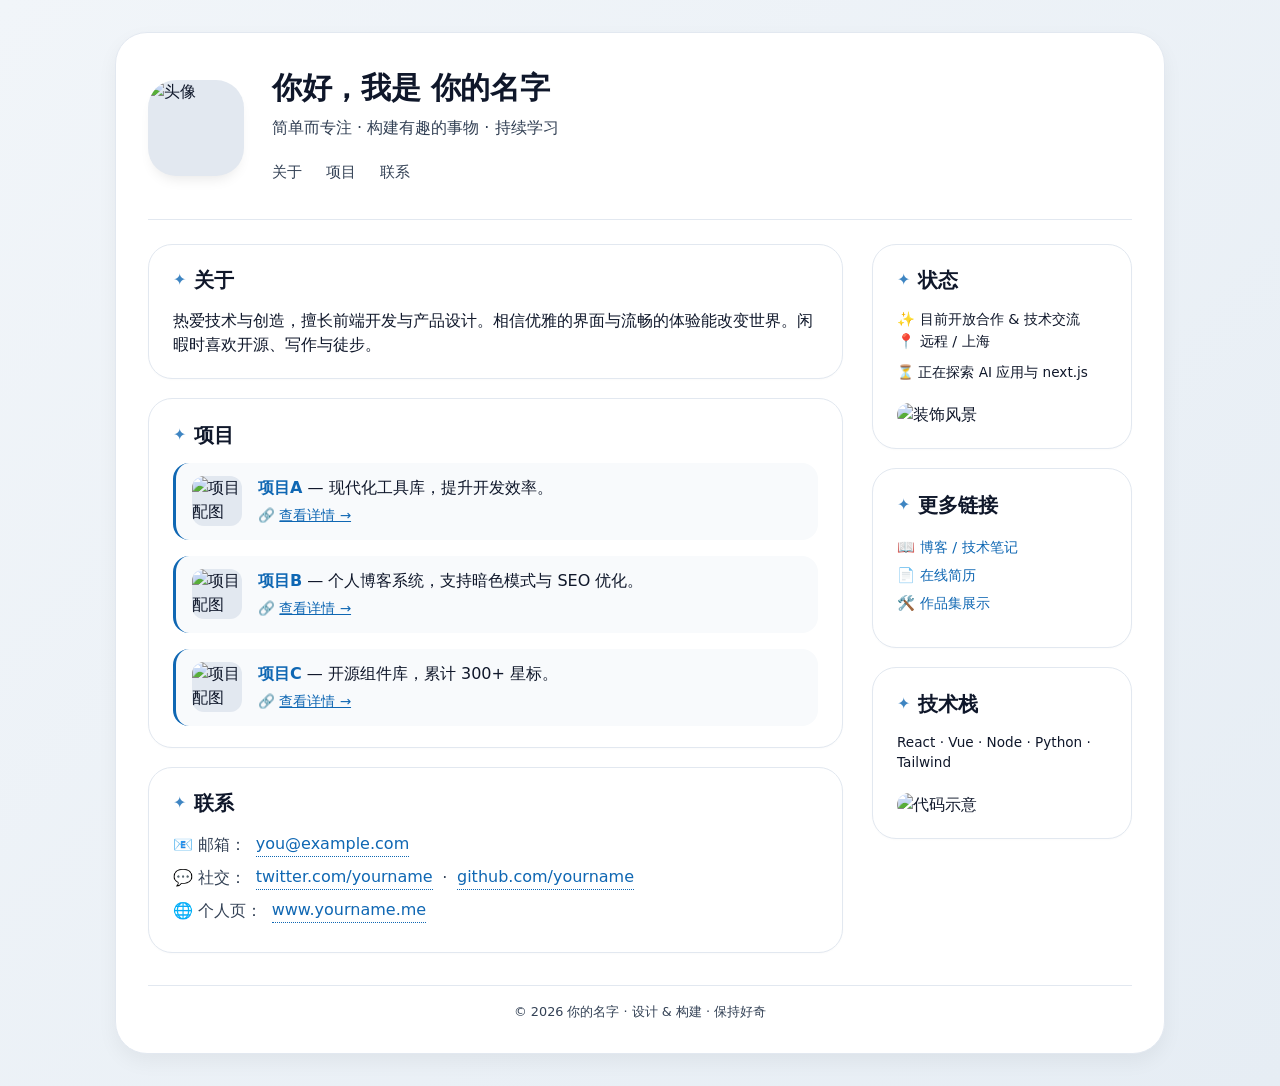
==== 123.html @ eabee896 "Add files via upload" ====
<!doctype html>
<html lang="zh-CN">
<head>
  <meta charset="utf-8" />
  <meta name="viewport" content="width=device-width,initial-scale=1" />
  <title>我的主页 · 个人站点</title>
  <style>
    * {
      margin: 0;
      padding: 0;
      box-sizing: border-box;
    }

    :root {
      --bg-deep: #f8fafc;
      --bg-surface: #ffffff;
      --card-bg: rgba(255, 255, 255, 0.85);
      --accent: #0f67b3;
      --accent-glow: #0f67b330;
      --text-primary: #0f172a;
      --text-secondary: #334155;
      --border-light: #e2e8f0;
      --shadow-sm: 0 8px 20px rgba(0, 0, 0, 0.05);
      --shadow-hover: 0 20px 32px -12px rgba(0, 0, 0, 0.12);
      transition: all 0.2s ease;
    }

    body {
      background: linear-gradient(135deg, #f1f5f9 0%, #e6edf4 100%);
      font-family: 'Inter', system-ui, -apple-system, 'Segoe UI', Roboto, 'Helvetica Neue', sans-serif;
      color: var(--text-primary);
      min-height: 100vh;
      display: flex;
      align-items: center;
      justify-content: center;
      padding: 2rem 1.5rem;
      line-height: 1.5;
    }

    /* 主卡片 */
    .card {
      max-width: 1050px;
      width: 100%;
      background: var(--bg-surface);
      backdrop-filter: blur(0px);
      border-radius: 2rem;
      border: 1px solid var(--border-light);
      box-shadow: var(--shadow-sm);
      padding: 2rem;
      transition: transform 0.25s, box-shadow 0.3s;
    }

    .card:hover {
      box-shadow: var(--shadow-hover);
    }

    /* 头部区域 */
    header {
      display: flex;
      gap: 1.75rem;
      flex-wrap: wrap;
      align-items: center;
      padding-bottom: 1.75rem;
      border-bottom: 1px solid var(--border-light);
      margin-bottom: 1.5rem;
    }

    .avatar {
      width: 96px;
      height: 96px;
      border-radius: 28px;
      overflow: hidden;
      box-shadow: 0 8px 14px -6px rgba(0, 0, 0, 0.1);
      transition: transform 0.2s;
      background: #e2e8f0;
    }

    .avatar img {
      width: 100%;
      height: 100%;
      object-fit: cover;
    }

    .avatar:hover {
      transform: scale(1.02);
    }

    h1 {
      font-size: 1.9rem;
      font-weight: 600;
      letter-spacing: -0.3px;
      color: #0f172a;
      margin-bottom: 0.35rem;
    }

    .lead {
      color: var(--text-secondary);
      font-size: 1rem;
      max-width: 450px;
      margin-bottom: 1rem;
    }

    /* 导航 */
    nav {
      display: flex;
      gap: 1.5rem;
      flex-wrap: wrap;
    }

    nav a {
      color: var(--text-secondary);
      text-decoration: none;
      font-weight: 500;
      font-size: 0.95rem;
      padding: 0.3rem 0;
      border-bottom: 2px solid transparent;
      transition: all 0.2s;
    }

    nav a:hover {
      color: var(--accent);
      border-bottom-color: var(--accent);
    }

    /* 两栏网格 */
    .grid {
      display: grid;
      grid-template-columns: 1fr 260px;
      gap: 1.8rem;
      margin: 1rem 0 0.5rem;
    }

    /* 通用卡片区块 */
    .box {
      background: #ffffff;
      border-radius: 1.5rem;
      padding: 1.3rem 1.5rem;
      border: 1px solid var(--border-light);
      transition: all 0.25s;
      box-shadow: 0 1px 2px rgba(0,0,0,0.02);
    }

    .box:hover {
      border-color: #cbd5e1;
      box-shadow: 0 8px 20px -10px rgba(0, 0, 0, 0.08);
    }

    .box h3, .box h4 {
      font-weight: 600;
      font-size: 1.25rem;
      margin-bottom: 0.85rem;
      letter-spacing: -0.2px;
      display: flex;
      align-items: center;
      gap: 8px;
      color: #0f172a;
    }

    .box h3:before, .box h4:before {
      content: "✦";
      color: var(--accent);
      font-size: 1rem;
      opacity: 0.8;
    }

    /* 项目列表改造为卡片式项目，带配图 */
    .project-list {
      list-style: none;
      display: flex;
      flex-direction: column;
      gap: 1rem;
    }

    .project-list li {
      background: #f8fafc;
      padding: 0.8rem 1rem;
      border-radius: 1rem;
      transition: all 0.2s;
      border-left: 3px solid var(--accent);
      display: flex;
      gap: 1rem;
      align-items: flex-start;
    }

    .project-list li:hover {
      background: #f1f5f9;
      transform: translateX(4px);
    }

    .project-img {
      width: 50px;
      height: 50px;
      flex-shrink: 0;
      border-radius: 12px;
      overflow: hidden;
      background: #e2e8f0;
    }

    .project-img img {
      width: 100%;
      height: 100%;
      object-fit: cover;
    }

    .project-content {
      flex: 1;
    }

    .project-content strong {
      color: var(--accent);
      font-weight: 600;
      display: inline-block;
      margin-bottom: 0.2rem;
    }

    /* 联系信息样式 */
    .contact-info p {
      margin: 0.5rem 0;
      display: flex;
      align-items: center;
      gap: 0.6rem;
      color: var(--text-secondary);
    }

    .contact-info a {
      color: var(--accent);
      text-decoration: none;
      border-bottom: 1px dotted var(--accent);
    }

    .contact-info a:hover {
      color: #0f172a;
      border-bottom-style: solid;
    }

    /* 侧边栏区块 */
    aside .box p {
      margin: 0.5rem 0;
      font-size: 0.9rem;
    }

    .link-group a {
      display: inline-block;
      margin: 0.2rem 0;
      color: var(--accent);
      text-decoration: none;
      transition: 0.2s;
    }

    .link-group a:hover {
      text-decoration: underline;
      padding-left: 4px;
    }

    /* 装饰图片 */
    .deco-img {
      width: 100%;
      border-radius: 1rem;
      margin-top: 0.8rem;
    }

    /* footer */
    footer {
      margin-top: 2rem;
      padding-top: 1rem;
      text-align: center;
      font-size: 0.8rem;
      border-top: 1px solid var(--border-light);
      color: var(--text-secondary);
    }

    /* 响应式 */
    @media (max-width: 760px) {
      .grid {
        grid-template-columns: 1fr;
        gap: 1.2rem;
      }
      header {
        flex-direction: column;
        text-align: center;
      }
      .lead {
        margin-left: auto;
        margin-right: auto;
      }
      .card {
        padding: 1.5rem;
      }
      .avatar {
        width: 80px;
        height: 80px;
      }
      .project-list li {
        flex-direction: column;
        align-items: flex-start;
      }
      .project-img {
        width: 100%;
        height: 120px;
      }
    }

    /* 自定义滚动条 */
    ::-webkit-scrollbar {
      width: 6px;
    }
    ::-webkit-scrollbar-track {
      background: #e2e8f0;
    }
    ::-webkit-scrollbar-thumb {
      background: var(--accent);
      border-radius: 8px;
    }
  </style>
</head>
<body>
<div class="card" role="main">
  <header>
    <div class="avatar">
      <!-- 示意头像图片 (来自 picsum 的人像) -->
      <img src="https://picsum.photos/id/64/200/200" alt="头像">
    </div>
    <div>
      <h1>你好，我是 你的名字</h1>
      <p class="lead">简单而专注 · 构建有趣的事物 · 持续学习</p>
      <nav>
        <a href="#about">关于</a>
        <a href="#projects">项目</a>
        <a href="#contact">联系</a>
      </nav>
    </div>
  </header>

  <div class="grid">
    <div>
      <section id="about" class="box">
        <h3>关于</h3>
        <p>热爱技术与创造，擅长前端开发与产品设计。相信优雅的界面与流畅的体验能改变世界。闲暇时喜欢开源、写作与徒步。</p>
      </section>

      <section id="projects" class="box" style="margin-top: 1.2rem">
        <h3>项目</h3>
        <ul class="project-list">
          <li>
            <div class="project-img">
              <img src="https://picsum.photos/id/26/100/100" alt="项目配图">
            </div>
            <div class="project-content">
              <strong>项目A</strong> — 现代化工具库，提升开发效率。<br>
              <span style="font-size:0.85rem;">🔗 <a href="#" style="color:var(--accent);">查看详情 →</a></span>
            </div>
          </li>
          <li>
            <div class="project-img">
              <img src="https://picsum.photos/id/20/100/100" alt="项目配图">
            </div>
            <div class="project-content">
              <strong>项目B</strong> — 个人博客系统，支持暗色模式与 SEO 优化。<br>
              <span style="font-size:0.85rem;">🔗 <a href="#" style="color:var(--accent);">查看详情 →</a></span>
            </div>
          </li>
          <li>
            <div class="project-img">
              <img src="https://picsum.photos/id/22/100/100" alt="项目配图">
            </div>
            <div class="project-content">
              <strong>项目C</strong> — 开源组件库，累计 300+ 星标。<br>
              <span style="font-size:0.85rem;">🔗 <a href="#" style="color:var(--accent);">查看详情 →</a></span>
            </div>
          </li>
        </ul>
      </section>

      <section id="contact" class="box" style="margin-top: 1.2rem">
        <h3>联系</h3>
        <div class="contact-info">
          <p>📧 邮箱：<a href="mailto:you@example.com">you@example.com</a></p>
          <p>💬 社交：<a href="#">twitter.com/yourname</a> · <a href="#">github.com/yourname</a></p>
          <p>🌐 个人页：<a href="#">www.yourname.me</a></p>
        </div>
      </section>
    </div>

    <aside>
      <div class="box">
        <h4>状态</h4>
        <p>✨ 目前开放合作 & 技术交流<br>📍 远程 / 上海</p>
        <p style="font-size:0.85rem; margin-top:10px">⏳ 正在探索 AI 应用与 next.js</p>
        <!-- 装饰图片 -->
        <img class="deco-img" src="https://picsum.photos/id/0/300/150" alt="装饰风景">
      </div>
      <div class="box" style="margin-top: 1.2rem">
        <h4>更多链接</h4>
        <div class="link-group">
          <p><a href="#">📖 博客 / 技术笔记</a><br>
          <a href="#">📄 在线简历</a><br>
          <a href="#">🛠️ 作品集展示</a></p>
        </div>
      </div>
      <div class="box" style="margin-top: 1.2rem">
        <h4>技术栈</h4>
        <p style="font-size:0.85rem;">React · Vue · Node · Python · Tailwind</p>
        <!-- 另一个小装饰图 -->
        <img class="deco-img" src="https://picsum.photos/id/91/300/150" alt="代码示意" style="margin-top: 12px;">
      </div>
    </aside>
  </div>

  <footer>
    © <span id="year"></span> 你的名字 · 设计 & 构建 · 保持好奇
  </footer>
</div>

<script>
  document.getElementById('year').textContent = new Date().getFullYear();
  // 平滑滚动
  document.querySelectorAll('nav a[href^="#"]').forEach(anchor => {
    anchor.addEventListener('click', function(e) {
      e.preventDefault();
      const target = document.querySelector(this.getAttribute('href'));
      if (target) target.scrollIntoView({ behavior: 'smooth', block: 'start' });
    });
  });
</script>
</body>
</html>
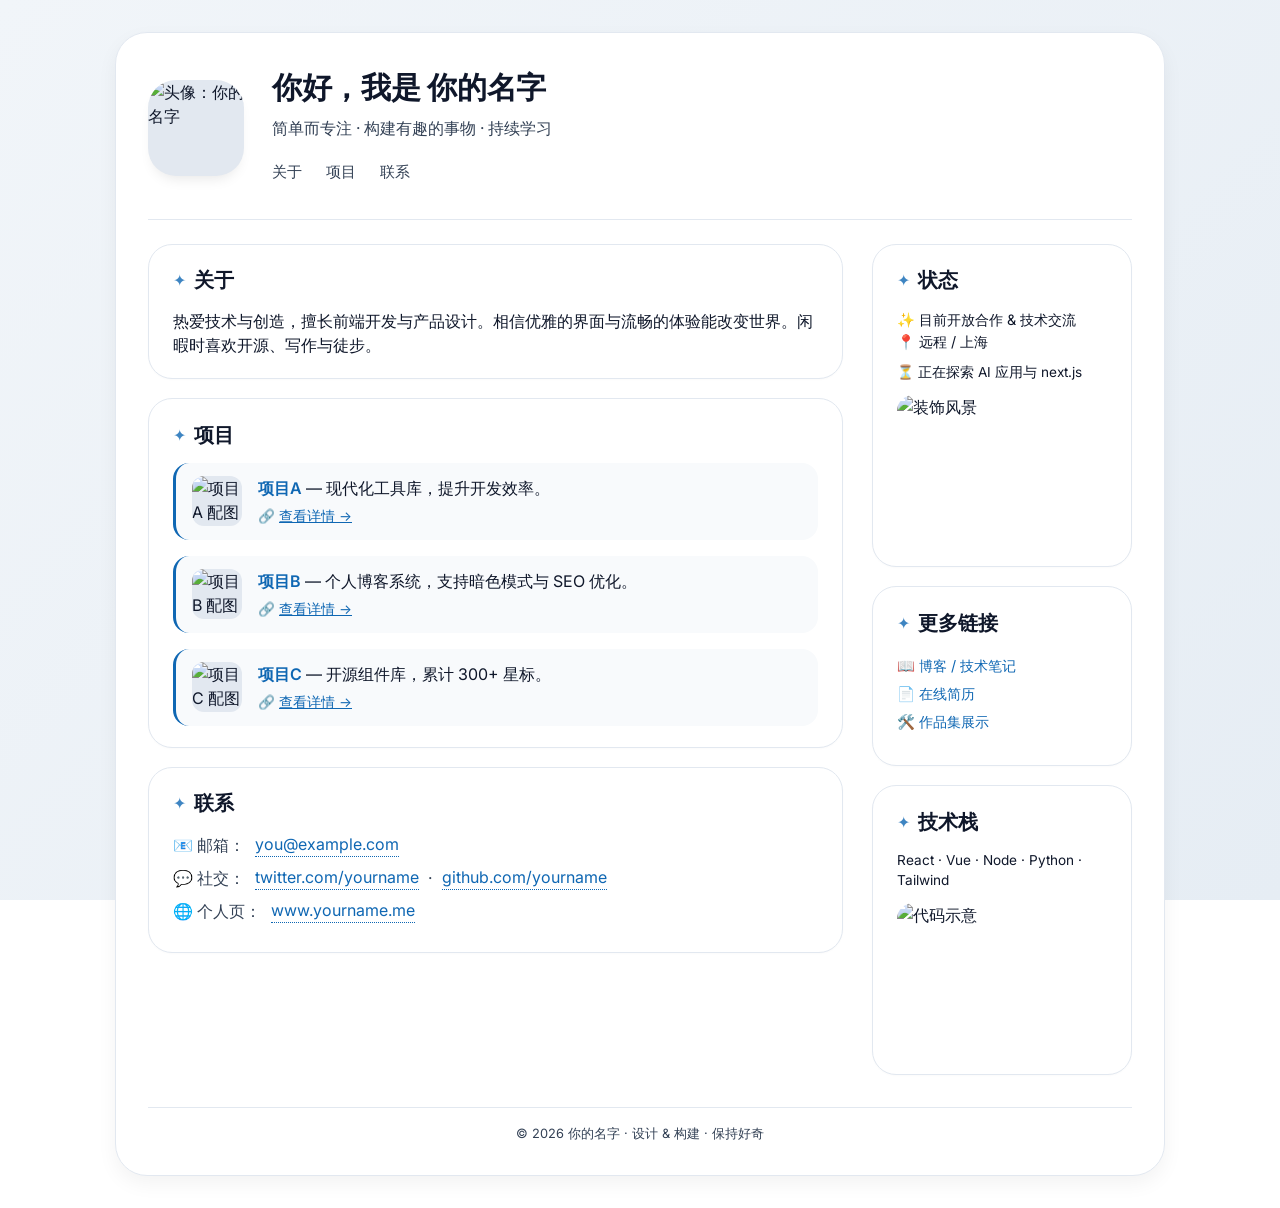
==== commit 0438a1d5: "优化网站：提升可访问性、性能、SEO 与响应式（添加 meta、字体预连接、懒加载、结构化数据等）" ====
--- a/123.html
+++ b/123.html
@@ -3,8 +3,26 @@
 <head>
   <meta charset="utf-8" />
   <meta name="viewport" content="width=device-width,initial-scale=1" />
+  <meta name="description" content="个人主页 —— 简洁的个人站点模板，包含关于、项目、联系等模块，注重响应式与无障碍。">
+  <meta name="theme-color" content="#0f67b3" />
   <title>我的主页 · 个人站点</title>
+
+  <!-- 字体与性能预连接 -->
+  <link rel="preconnect" href="https://fonts.gstatic.com" crossorigin>
+  <link href="https://fonts.googleapis.com/css2?family=Inter:wght@300;400;600;700&display=swap" rel="stylesheet">
+  <!-- 预加载关键头像以减少布局位移 -->
+  <link rel="preload" as="image" href="https://picsum.photos/id/64/200/200">
+
   <style>
+    /* 优化：尊重 prefers-reduced-motion */
+    @media (prefers-reduced-motion: reduce) {
+      * {
+        transition: none !important;
+        animation: none !important;
+        scroll-behavior: auto !important;
+      }
+    }
+
     * {
       margin: 0;
       padding: 0;
@@ -22,7 +40,10 @@
       --border-light: #e2e8f0;
       --shadow-sm: 0 8px 20px rgba(0, 0, 0, 0.05);
       --shadow-hover: 0 20px 32px -12px rgba(0, 0, 0, 0.12);
-      transition: all 0.2s ease;
+    }
+
+    html {
+      scroll-behavior: smooth;
     }
 
     body {
@@ -35,6 +56,9 @@
       justify-content: center;
       padding: 2rem 1.5rem;
       line-height: 1.5;
+      -webkit-font-smoothing: antialiased;
+      -moz-osx-font-smoothing: grayscale;
+      background-attachment: fixed;
     }
 
     /* 主卡片 */
@@ -54,6 +78,28 @@
       box-shadow: var(--shadow-hover);
     }
 
+    /* 跳转链接（无障碍） */
+    .skip-link {
+      position: absolute;
+      left: -999px;
+      top: auto;
+      width: 1px;
+      height: 1px;
+      overflow: hidden;
+    }
+    .skip-link:focus {
+      left: 1rem;
+      top: 1rem;
+      width: auto;
+      height: auto;
+      padding: 0.5rem 0.75rem;
+      background: #fff;
+      border: 1px solid var(--border-light);
+      border-radius: 6px;
+      box-shadow: 0 6px 18px rgba(0,0,0,0.08);
+      z-index: 9999;
+    }
+
     /* 头部区域 */
     header {
       display: flex;
@@ -73,12 +119,14 @@
       box-shadow: 0 8px 14px -6px rgba(0, 0, 0, 0.1);
       transition: transform 0.2s;
       background: #e2e8f0;
+      flex-shrink: 0;
     }
 
     .avatar img {
       width: 100%;
       height: 100%;
       object-fit: cover;
+      display: block;
     }
 
     .avatar:hover {
@@ -200,6 +248,7 @@
       width: 100%;
       height: 100%;
       object-fit: cover;
+      display: block;
     }
 
     .project-content {
@@ -257,6 +306,7 @@
       width: 100%;
       border-radius: 1rem;
       margin-top: 0.8rem;
+      display: block;
     }
 
     /* footer */
@@ -314,16 +364,17 @@
   </style>
 </head>
 <body>
-<div class="card" role="main">
+<a class="skip-link" href="#main-content">跳到主要内容</a>
+<div class="card" id="main-content" role="main">
   <header>
-    <div class="avatar">
+    <div class="avatar" aria-hidden="true">
       <!-- 示意头像图片 (来自 picsum 的人像) -->
-      <img src="https://picsum.photos/id/64/200/200" alt="头像">
+      <img src="https://picsum.photos/id/64/200/200" alt="头像：你的名字" width="96" height="96">
     </div>
     <div>
       <h1>你好，我是 你的名字</h1>
       <p class="lead">简单而专注 · 构建有趣的事物 · 持续学习</p>
-      <nav>
+      <nav role="navigation" aria-label="主导航">
         <a href="#about">关于</a>
         <a href="#projects">项目</a>
         <a href="#contact">联系</a>
@@ -333,75 +384,75 @@
 
   <div class="grid">
     <div>
-      <section id="about" class="box">
-        <h3>关于</h3>
+      <section id="about" class="box" aria-labelledby="about-heading">
+        <h3 id="about-heading">关于</h3>
         <p>热爱技术与创造，擅长前端开发与产品设计。相信优雅的界面与流畅的体验能改变世界。闲暇时喜欢开源、写作与徒步。</p>
       </section>
 
-      <section id="projects" class="box" style="margin-top: 1.2rem">
-        <h3>项目</h3>
+      <section id="projects" class="box" style="margin-top: 1.2rem" aria-labelledby="projects-heading">
+        <h3 id="projects-heading">项目</h3>
         <ul class="project-list">
           <li>
             <div class="project-img">
-              <img src="https://picsum.photos/id/26/100/100" alt="项目配图">
+              <img src="https://picsum.photos/id/26/100/100" alt="项目A 配图" width="50" height="50" loading="lazy">
             </div>
             <div class="project-content">
               <strong>项目A</strong> — 现代化工具库，提升开发效率。<br>
-              <span style="font-size:0.85rem;">🔗 <a href="#" style="color:var(--accent);">查看详情 →</a></span>
+              <span style="font-size:0.85rem;">🔗 <a href="#" style="color:var(--accent);" rel="noopener">查看详情 →</a></span>
             </div>
           </li>
           <li>
             <div class="project-img">
-              <img src="https://picsum.photos/id/20/100/100" alt="项目配图">
+              <img src="https://picsum.photos/id/20/100/100" alt="项目B 配图" width="50" height="50" loading="lazy">
             </div>
             <div class="project-content">
               <strong>项目B</strong> — 个人博客系统，支持暗色模式与 SEO 优化。<br>
-              <span style="font-size:0.85rem;">🔗 <a href="#" style="color:var(--accent);">查看详情 →</a></span>
+              <span style="font-size:0.85rem;">🔗 <a href="#" style="color:var(--accent);" rel="noopener">查看详情 →</a></span>
             </div>
           </li>
           <li>
             <div class="project-img">
-              <img src="https://picsum.photos/id/22/100/100" alt="项目配图">
+              <img src="https://picsum.photos/id/22/100/100" alt="项目C 配图" width="50" height="50" loading="lazy">
             </div>
             <div class="project-content">
               <strong>项目C</strong> — 开源组件库，累计 300+ 星标。<br>
-              <span style="font-size:0.85rem;">🔗 <a href="#" style="color:var(--accent);">查看详情 →</a></span>
+              <span style="font-size:0.85rem;">🔗 <a href="#" style="color:var(--accent);" rel="noopener">查看详情 →</a></span>
             </div>
           </li>
         </ul>
       </section>
 
-      <section id="contact" class="box" style="margin-top: 1.2rem">
-        <h3>联系</h3>
+      <section id="contact" class="box" style="margin-top: 1.2rem" aria-labelledby="contact-heading">
+        <h3 id="contact-heading">联系</h3>
         <div class="contact-info">
           <p>📧 邮箱：<a href="mailto:you@example.com">you@example.com</a></p>
-          <p>💬 社交：<a href="#">twitter.com/yourname</a> · <a href="#">github.com/yourname</a></p>
-          <p>🌐 个人页：<a href="#">www.yourname.me</a></p>
+          <p>💬 社交：<a href="https://twitter.com/yourname" target="_blank" rel="noopener noreferrer">twitter.com/yourname</a> · <a href="https://github.com/yourname" target="_blank" rel="noopener noreferrer">github.com/yourname</a></p>
+          <p>🌐 个人页：<a href="https://www.yourname.me" target="_blank" rel="noopener noreferrer">www.yourname.me</a></p>
         </div>
       </section>
     </div>
 
     <aside>
-      <div class="box">
-        <h4>状态</h4>
+      <div class="box" aria-labelledby="status-heading">
+        <h4 id="status-heading">状态</h4>
         <p>✨ 目前开放合作 & 技术交流<br>📍 远程 / 上海</p>
         <p style="font-size:0.85rem; margin-top:10px">⏳ 正在探索 AI 应用与 next.js</p>
         <!-- 装饰图片 -->
-        <img class="deco-img" src="https://picsum.photos/id/0/300/150" alt="装饰风景">
+        <img class="deco-img" src="https://picsum.photos/id/0/300/150" alt="装饰风景" width="300" height="150" loading="lazy">
       </div>
-      <div class="box" style="margin-top: 1.2rem">
-        <h4>更多链接</h4>
+      <div class="box" style="margin-top: 1.2rem" aria-labelledby="links-heading">
+        <h4 id="links-heading">更多链接</h4>
         <div class="link-group">
           <p><a href="#">📖 博客 / 技术笔记</a><br>
           <a href="#">📄 在线简历</a><br>
           <a href="#">🛠️ 作品集展示</a></p>
         </div>
       </div>
-      <div class="box" style="margin-top: 1.2rem">
-        <h4>技术栈</h4>
+      <div class="box" style="margin-top: 1.2rem" aria-labelledby="tech-heading">
+        <h4 id="tech-heading">技术栈</h4>
         <p style="font-size:0.85rem;">React · Vue · Node · Python · Tailwind</p>
         <!-- 另一个小装饰图 -->
-        <img class="deco-img" src="https://picsum.photos/id/91/300/150" alt="代码示意" style="margin-top: 12px;">
+        <img class="deco-img" src="https://picsum.photos/id/91/300/150" alt="代码示意" width="300" height="150" loading="lazy" style="margin-top: 12px;">
       </div>
     </aside>
   </div>
@@ -411,16 +462,30 @@
   </footer>
 </div>
 
+<!-- 结构化数据：Person，便于搜索引擎识别 -->
+<script type="application/ld+json">
+{"@context":"https://schema.org","@type":"Person","name":"你的名字","url":"https://yourname.me","sameAs":["https://github.com/yourname","https://twitter.com/yourname"],"jobTitle":"前端开发者"}
+</script>
+
 <script>
-  document.getElementById('year').textContent = new Date().getFullYear();
-  // 平滑滚动
+  // 设置年份并优雅降级
+  try {
+    document.getElementById('year').textContent = new Date().getFullYear();
+  } catch (e) {}
+
+  // 平滑滚动已由 html { scroll-behavior: smooth } 提供，退回方案（在 prefers-reduced-motion 被禁用时）
   document.querySelectorAll('nav a[href^="#"]').forEach(anchor => {
     anchor.addEventListener('click', function(e) {
       e.preventDefault();
       const target = document.querySelector(this.getAttribute('href'));
-      if (target) target.scrollIntoView({ behavior: 'smooth', block: 'start' });
+      if (target) {
+        target.scrollIntoView({ behavior: 'smooth', block: 'start' });
+        // 将焦点移到目标以便屏幕阅读器
+        target.setAttribute('tabindex', '-1');
+        target.focus({ preventScroll: true });
+      }
     });
   });
 </script>
 </body>
-</html>+</html>
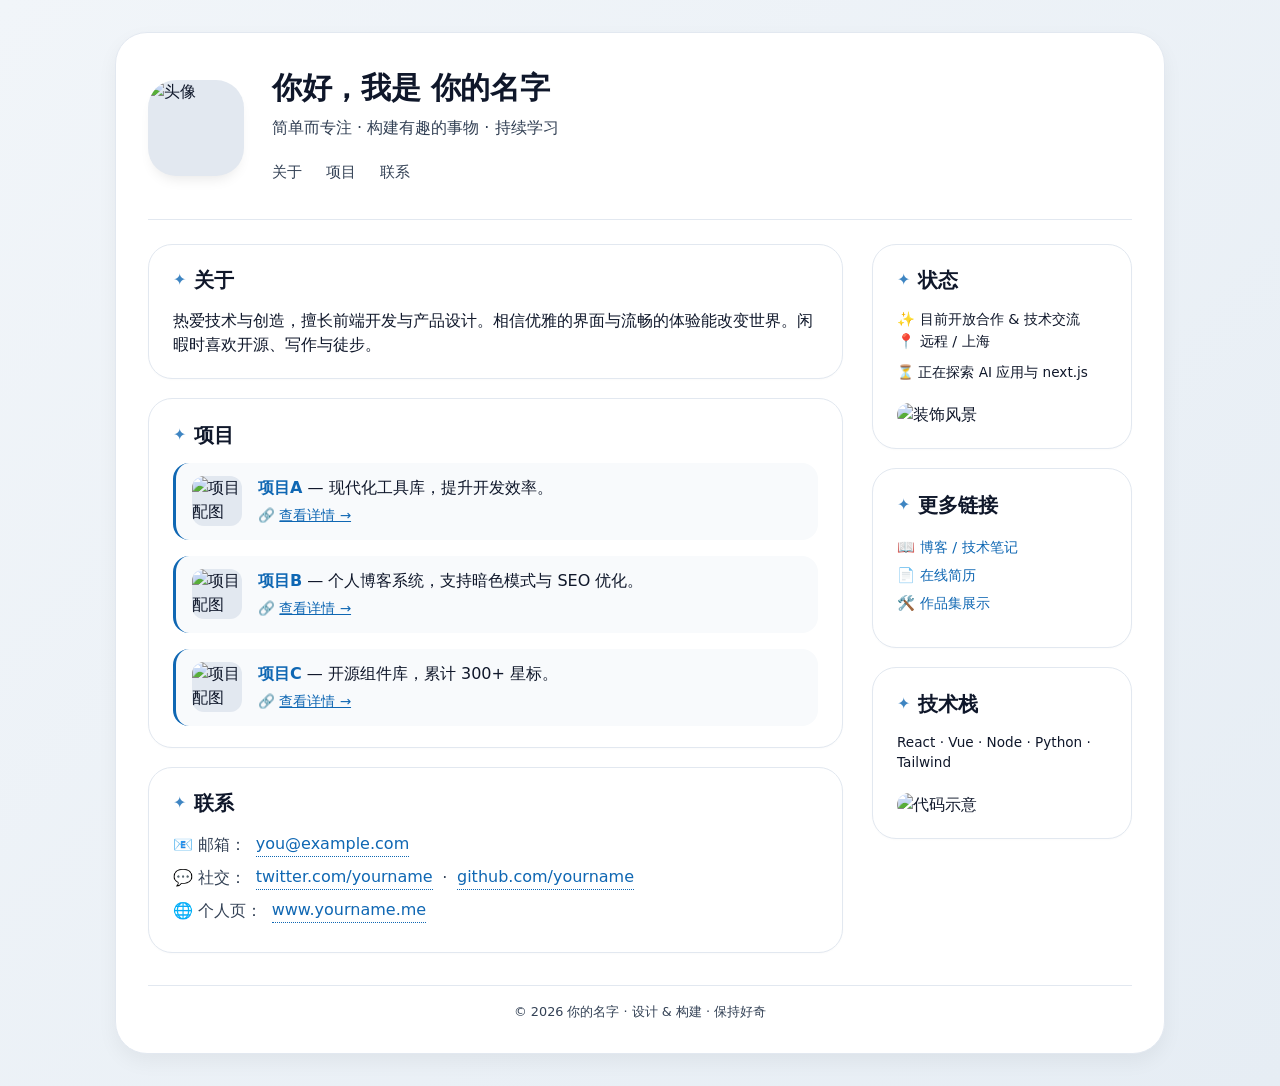
==== commit 94257726: "Add files via upload" ====
--- a/123.html
+++ b/123.html
@@ -3,26 +3,8 @@
 <head>
   <meta charset="utf-8" />
   <meta name="viewport" content="width=device-width,initial-scale=1" />
-  <meta name="description" content="个人主页 —— 简洁的个人站点模板，包含关于、项目、联系等模块，注重响应式与无障碍。">
-  <meta name="theme-color" content="#0f67b3" />
   <title>我的主页 · 个人站点</title>
-
-  <!-- 字体与性能预连接 -->
-  <link rel="preconnect" href="https://fonts.gstatic.com" crossorigin>
-  <link href="https://fonts.googleapis.com/css2?family=Inter:wght@300;400;600;700&display=swap" rel="stylesheet">
-  <!-- 预加载关键头像以减少布局位移 -->
-  <link rel="preload" as="image" href="https://picsum.photos/id/64/200/200">
-
   <style>
-    /* 优化：尊重 prefers-reduced-motion */
-    @media (prefers-reduced-motion: reduce) {
-      * {
-        transition: none !important;
-        animation: none !important;
-        scroll-behavior: auto !important;
-      }
-    }
-
     * {
       margin: 0;
       padding: 0;
@@ -40,10 +22,7 @@
       --border-light: #e2e8f0;
       --shadow-sm: 0 8px 20px rgba(0, 0, 0, 0.05);
       --shadow-hover: 0 20px 32px -12px rgba(0, 0, 0, 0.12);
-    }
-
-    html {
-      scroll-behavior: smooth;
+      transition: all 0.2s ease;
     }
 
     body {
@@ -56,9 +35,6 @@
       justify-content: center;
       padding: 2rem 1.5rem;
       line-height: 1.5;
-      -webkit-font-smoothing: antialiased;
-      -moz-osx-font-smoothing: grayscale;
-      background-attachment: fixed;
     }
 
     /* 主卡片 */
@@ -78,28 +54,6 @@
       box-shadow: var(--shadow-hover);
     }
 
-    /* 跳转链接（无障碍） */
-    .skip-link {
-      position: absolute;
-      left: -999px;
-      top: auto;
-      width: 1px;
-      height: 1px;
-      overflow: hidden;
-    }
-    .skip-link:focus {
-      left: 1rem;
-      top: 1rem;
-      width: auto;
-      height: auto;
-      padding: 0.5rem 0.75rem;
-      background: #fff;
-      border: 1px solid var(--border-light);
-      border-radius: 6px;
-      box-shadow: 0 6px 18px rgba(0,0,0,0.08);
-      z-index: 9999;
-    }
-
     /* 头部区域 */
     header {
       display: flex;
@@ -119,14 +73,12 @@
       box-shadow: 0 8px 14px -6px rgba(0, 0, 0, 0.1);
       transition: transform 0.2s;
       background: #e2e8f0;
-      flex-shrink: 0;
     }
 
     .avatar img {
       width: 100%;
       height: 100%;
       object-fit: cover;
-      display: block;
     }
 
     .avatar:hover {
@@ -248,7 +200,6 @@
       width: 100%;
       height: 100%;
       object-fit: cover;
-      display: block;
     }
 
     .project-content {
@@ -306,7 +257,6 @@
       width: 100%;
       border-radius: 1rem;
       margin-top: 0.8rem;
-      display: block;
     }
 
     /* footer */
@@ -364,17 +314,16 @@
   </style>
 </head>
 <body>
-<a class="skip-link" href="#main-content">跳到主要内容</a>
-<div class="card" id="main-content" role="main">
+<div class="card" role="main">
   <header>
-    <div class="avatar" aria-hidden="true">
+    <div class="avatar">
       <!-- 示意头像图片 (来自 picsum 的人像) -->
-      <img src="https://picsum.photos/id/64/200/200" alt="头像：你的名字" width="96" height="96">
+      <img src="https://picsum.photos/id/64/200/200" alt="头像">
     </div>
     <div>
       <h1>你好，我是 你的名字</h1>
       <p class="lead">简单而专注 · 构建有趣的事物 · 持续学习</p>
-      <nav role="navigation" aria-label="主导航">
+      <nav>
         <a href="#about">关于</a>
         <a href="#projects">项目</a>
         <a href="#contact">联系</a>
@@ -384,75 +333,75 @@
 
   <div class="grid">
     <div>
-      <section id="about" class="box" aria-labelledby="about-heading">
-        <h3 id="about-heading">关于</h3>
+      <section id="about" class="box">
+        <h3>关于</h3>
         <p>热爱技术与创造，擅长前端开发与产品设计。相信优雅的界面与流畅的体验能改变世界。闲暇时喜欢开源、写作与徒步。</p>
       </section>
 
-      <section id="projects" class="box" style="margin-top: 1.2rem" aria-labelledby="projects-heading">
-        <h3 id="projects-heading">项目</h3>
+      <section id="projects" class="box" style="margin-top: 1.2rem">
+        <h3>项目</h3>
         <ul class="project-list">
           <li>
             <div class="project-img">
-              <img src="https://picsum.photos/id/26/100/100" alt="项目A 配图" width="50" height="50" loading="lazy">
+              <img src="https://picsum.photos/id/26/100/100" alt="项目配图">
             </div>
             <div class="project-content">
               <strong>项目A</strong> — 现代化工具库，提升开发效率。<br>
-              <span style="font-size:0.85rem;">🔗 <a href="#" style="color:var(--accent);" rel="noopener">查看详情 →</a></span>
+              <span style="font-size:0.85rem;">🔗 <a href="#" style="color:var(--accent);">查看详情 →</a></span>
             </div>
           </li>
           <li>
             <div class="project-img">
-              <img src="https://picsum.photos/id/20/100/100" alt="项目B 配图" width="50" height="50" loading="lazy">
+              <img src="https://picsum.photos/id/20/100/100" alt="项目配图">
             </div>
             <div class="project-content">
               <strong>项目B</strong> — 个人博客系统，支持暗色模式与 SEO 优化。<br>
-              <span style="font-size:0.85rem;">🔗 <a href="#" style="color:var(--accent);" rel="noopener">查看详情 →</a></span>
+              <span style="font-size:0.85rem;">🔗 <a href="#" style="color:var(--accent);">查看详情 →</a></span>
             </div>
           </li>
           <li>
             <div class="project-img">
-              <img src="https://picsum.photos/id/22/100/100" alt="项目C 配图" width="50" height="50" loading="lazy">
+              <img src="https://picsum.photos/id/22/100/100" alt="项目配图">
             </div>
             <div class="project-content">
               <strong>项目C</strong> — 开源组件库，累计 300+ 星标。<br>
-              <span style="font-size:0.85rem;">🔗 <a href="#" style="color:var(--accent);" rel="noopener">查看详情 →</a></span>
+              <span style="font-size:0.85rem;">🔗 <a href="#" style="color:var(--accent);">查看详情 →</a></span>
             </div>
           </li>
         </ul>
       </section>
 
-      <section id="contact" class="box" style="margin-top: 1.2rem" aria-labelledby="contact-heading">
-        <h3 id="contact-heading">联系</h3>
+      <section id="contact" class="box" style="margin-top: 1.2rem">
+        <h3>联系</h3>
         <div class="contact-info">
           <p>📧 邮箱：<a href="mailto:you@example.com">you@example.com</a></p>
-          <p>💬 社交：<a href="https://twitter.com/yourname" target="_blank" rel="noopener noreferrer">twitter.com/yourname</a> · <a href="https://github.com/yourname" target="_blank" rel="noopener noreferrer">github.com/yourname</a></p>
-          <p>🌐 个人页：<a href="https://www.yourname.me" target="_blank" rel="noopener noreferrer">www.yourname.me</a></p>
+          <p>💬 社交：<a href="#">twitter.com/yourname</a> · <a href="#">github.com/yourname</a></p>
+          <p>🌐 个人页：<a href="#">www.yourname.me</a></p>
         </div>
       </section>
     </div>
 
     <aside>
-      <div class="box" aria-labelledby="status-heading">
-        <h4 id="status-heading">状态</h4>
+      <div class="box">
+        <h4>状态</h4>
         <p>✨ 目前开放合作 & 技术交流<br>📍 远程 / 上海</p>
         <p style="font-size:0.85rem; margin-top:10px">⏳ 正在探索 AI 应用与 next.js</p>
         <!-- 装饰图片 -->
-        <img class="deco-img" src="https://picsum.photos/id/0/300/150" alt="装饰风景" width="300" height="150" loading="lazy">
+        <img class="deco-img" src="https://picsum.photos/id/0/300/150" alt="装饰风景">
       </div>
-      <div class="box" style="margin-top: 1.2rem" aria-labelledby="links-heading">
-        <h4 id="links-heading">更多链接</h4>
+      <div class="box" style="margin-top: 1.2rem">
+        <h4>更多链接</h4>
         <div class="link-group">
           <p><a href="#">📖 博客 / 技术笔记</a><br>
           <a href="#">📄 在线简历</a><br>
           <a href="#">🛠️ 作品集展示</a></p>
         </div>
       </div>
-      <div class="box" style="margin-top: 1.2rem" aria-labelledby="tech-heading">
-        <h4 id="tech-heading">技术栈</h4>
+      <div class="box" style="margin-top: 1.2rem">
+        <h4>技术栈</h4>
         <p style="font-size:0.85rem;">React · Vue · Node · Python · Tailwind</p>
         <!-- 另一个小装饰图 -->
-        <img class="deco-img" src="https://picsum.photos/id/91/300/150" alt="代码示意" width="300" height="150" loading="lazy" style="margin-top: 12px;">
+        <img class="deco-img" src="https://picsum.photos/id/91/300/150" alt="代码示意" style="margin-top: 12px;">
       </div>
     </aside>
   </div>
@@ -462,30 +411,16 @@
   </footer>
 </div>
 
-<!-- 结构化数据：Person，便于搜索引擎识别 -->
-<script type="application/ld+json">
-{"@context":"https://schema.org","@type":"Person","name":"你的名字","url":"https://yourname.me","sameAs":["https://github.com/yourname","https://twitter.com/yourname"],"jobTitle":"前端开发者"}
-</script>
-
 <script>
-  // 设置年份并优雅降级
-  try {
-    document.getElementById('year').textContent = new Date().getFullYear();
-  } catch (e) {}
-
-  // 平滑滚动已由 html { scroll-behavior: smooth } 提供，退回方案（在 prefers-reduced-motion 被禁用时）
+  document.getElementById('year').textContent = new Date().getFullYear();
+  // 平滑滚动
   document.querySelectorAll('nav a[href^="#"]').forEach(anchor => {
     anchor.addEventListener('click', function(e) {
       e.preventDefault();
       const target = document.querySelector(this.getAttribute('href'));
-      if (target) {
-        target.scrollIntoView({ behavior: 'smooth', block: 'start' });
-        // 将焦点移到目标以便屏幕阅读器
-        target.setAttribute('tabindex', '-1');
-        target.focus({ preventScroll: true });
-      }
+      if (target) target.scrollIntoView({ behavior: 'smooth', block: 'start' });
     });
   });
 </script>
 </body>
-</html>
+</html>
